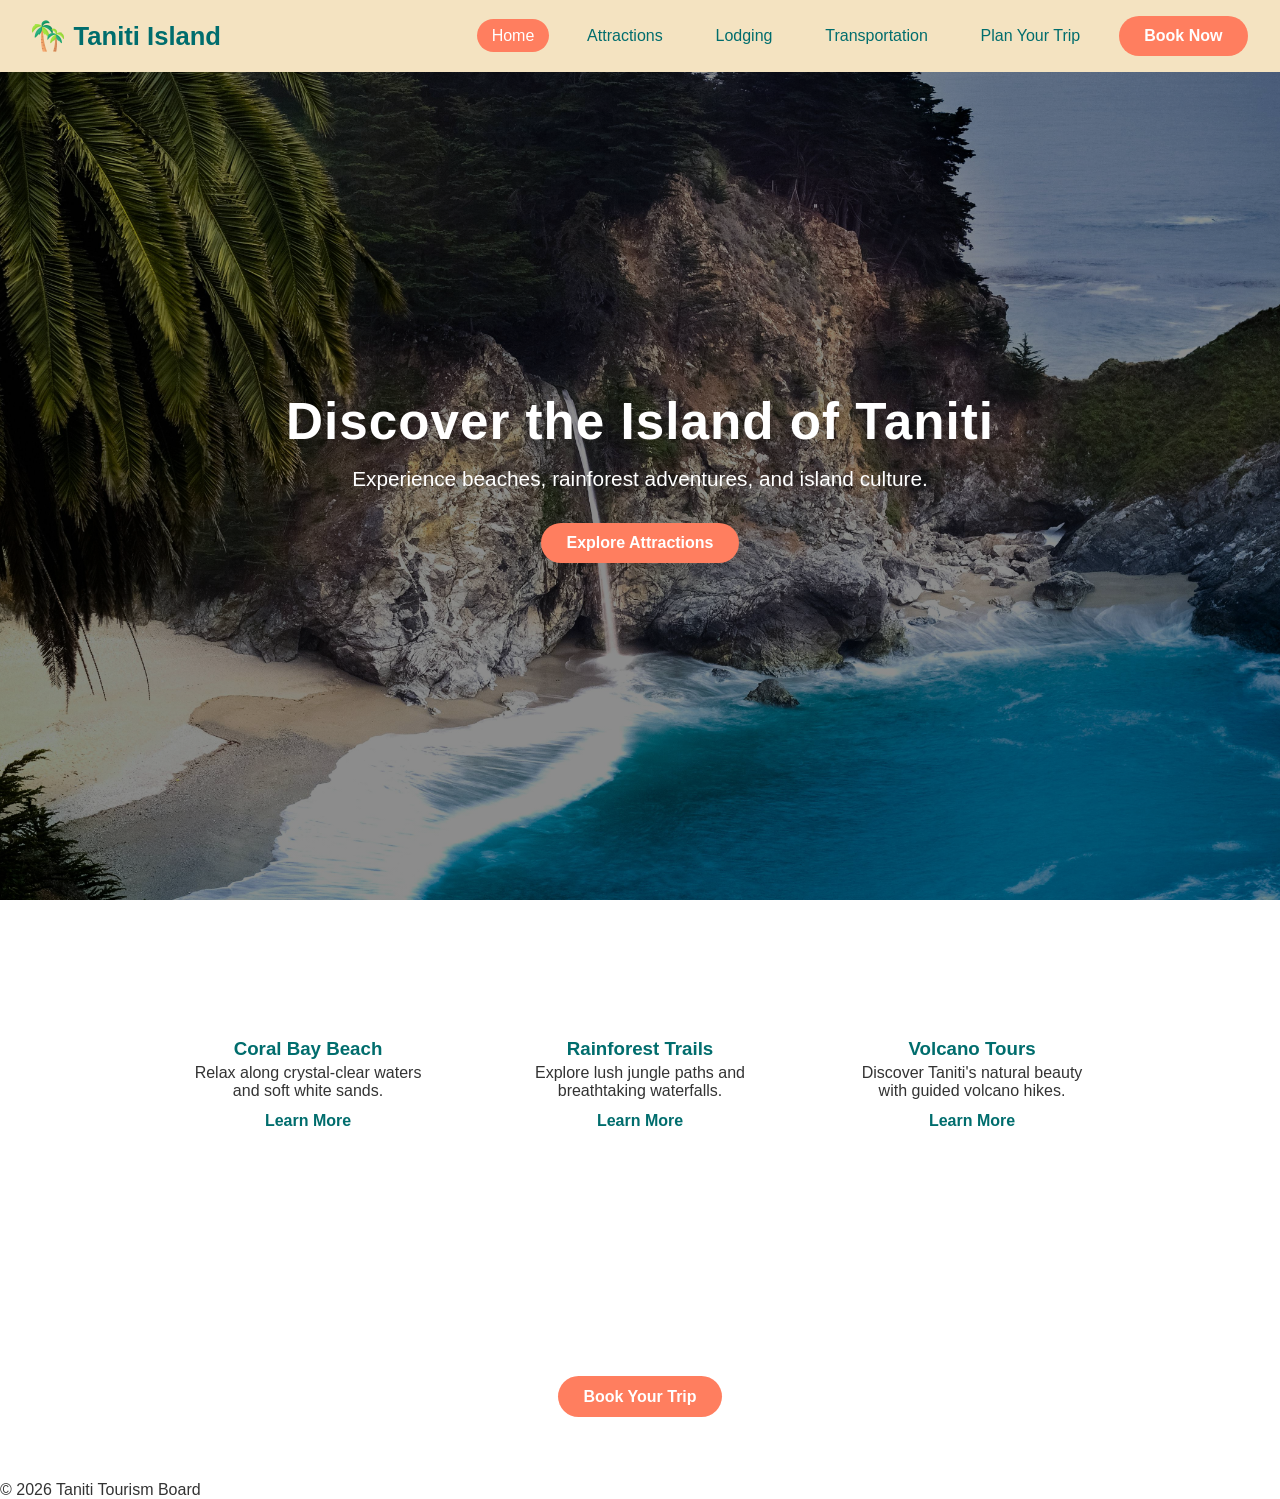
==== index.html @ 243e89f7 "chore: remove public folder and prepare root for GitHub Pages" ====
<!DOCTYPE html>
<html lang="en">
<head>
  <meta charset="UTF-8" />
  <title>Taniti Tourism</title>
  <meta name="viewport" content="width=device-width, initial-scale=1.0" />
  <link rel="icon" type="image/png" href="favicon.png" />
  <link rel="stylesheet" href="css/styles.css" />
</head>

<body>
  <div id="top"></div>

  <!-- Global navigation -->
  <header>
    <div class="logo">
      <a href="index.html">
        <img src="favicon.png" alt="Taniti logo" />
        <span>Taniti Island</span>
      </a>
    </div>

    <nav aria-label="Primary">
      <ul>
        <li><a class="active" href="index.html">Home</a></li>
        <li><a href="attractions.html">Attractions</a></li>
        <li><a href="lodging.html">Lodging</a></li>
        <li><a href="transportation.html">Transportation</a></li>
        <li><a href="plan.html">Plan Your Trip</a></li>
        <li><a class="btn-primary" href="book.html">Book Now</a></li>
      </ul>
    </nav>
  </header>

  <main>
    <!-- Hero -->
    <section class="hero">
      <div class="hero-content">
        <h1>Discover the Island of Taniti</h1>
        <p>Experience beaches, rainforest adventures, and island culture.</p>
        <a class="btn-primary large" href="attractions.html">Explore Attractions</a>
      </div>
    </section>

    <!-- Highlights -->
    <section class="highlights" aria-labelledby="highlights-title">
      <h2 id="highlights-title">Island Highlights</h2>

      <div class="card-container">
        <article class="card">
          <h3>Coral Bay Beach</h3>
          <p>Relax along crystal-clear waters and soft white sands.</p>
          <a class="btn-secondary" href="attractions.html#coral-bay">Learn More</a>
        </article>

        <article class="card">
          <h3>Rainforest Trails</h3>
          <p>Explore lush jungle paths and breathtaking waterfalls.</p>
          <a class="btn-secondary" href="attractions.html#rainforest-trails">Learn More</a>
        </article>

        <article class="card">
          <h3>Volcano Tours</h3>
          <p>Discover Taniti's natural beauty with guided volcano hikes.</p>
          <a class="btn-secondary" href="attractions.html#volcano-tours">Learn More</a>
        </article>
      </div>
    </section>

    <!-- Primary call-to-action -->
    <section class="cta">
      <h2>Ready to Visit Taniti?</h2>
      <p>Book your island experience today.</p>
      <a class="btn-primary large" href="book.html">Book Your Trip</a>
    </section>
  </main>

  <footer>
    <p>&copy; 2026 Taniti Tourism Board</p>
  </footer>
</body>
</html>
---- css/styles.css ----
/* =========================
   Reset + theme tokens
   ========================= */

* {
    margin: 0;
    padding: 0;
    box-sizing: border-box;
    font-family: "Segoe UI", sans-serif;
}

:root {
    --ocean: #008C8C;
    --deep-ocean: #006D6D;
    --sand: #F4E3C1;
    --palm: #2E7D32;
    --sunset: #FF7E5F;
    --white: #ffffff;
    --dark: #333333;
}

/* =========================
   Global layout + background
   ========================= */

body {
    background:
        linear-gradient(rgba(0, 0, 0, 0.45), rgba(0, 0, 0, 0.45)),
        url("../images/taniti-background.jpg");
    background-size: cover;
    background-position: center;
    background-repeat: no-repeat;
    background-attachment: fixed;
    color: var(--dark);
}

/* =========================
   Header + navigation
   ========================= */

header {
    position: sticky;
    top: 0;
    z-index: 1000;

    background: var(--sand);
    padding: 1rem 2rem;

    display: flex;
    justify-content: space-between;
    align-items: center;
}

/* Brand */

.logo {
    display: flex;
    align-items: center;
    gap: 0.6rem;
    font-size: 1.6rem;
    font-weight: 700;
    color: var(--deep-ocean);
}

.logo img {
    width: 32px;
    height: 32px;
}

.logo a {
    display: flex;
    align-items: center;
    gap: 0.6rem;
    text-decoration: none;
    color: inherit;
}

/* Nav */

nav ul {
    list-style: none;
    display: flex;
    align-items: center;
    gap: 1.5rem;
}

nav a {
    text-decoration: none;
    color: var(--deep-ocean);
    font-weight: 500;

    padding: 0.5rem 0.9rem;
    border-radius: 25px;

    transition: background-color 0.3s ease, color 0.3s ease;
}

nav a:hover {
    background-color: var(--ocean);
    color: var(--white);
}

nav a.active {
    background-color: var(--sunset);
    color: var(--white);
}

/* Nav CTA (Book Now) */
nav ul li:last-child a {
    background: var(--sunset);
    color: var(--white);
    font-weight: 700;
}

nav ul li:last-child a:hover {
    background: #e86445;
}

/* Keyboard focus */
a:focus-visible,
button:focus-visible,
input:focus-visible,
select:focus-visible,
textarea:focus-visible {
    outline: 3px solid rgba(0, 140, 140, 0.55);
    outline-offset: 3px;
}

/* =========================
   Home hero
   ========================= */

.hero {
    height: 90vh;
    padding: 2rem;

    display: flex;
    align-items: center;
    justify-content: center;

    text-align: center;
    color: var(--white);
}

.hero h1 {
    font-size: 3.2rem;
    letter-spacing: 1px;
    margin-bottom: 1rem;
}

.hero p {
    font-size: 1.3rem;
    margin-bottom: 2rem;
}

/* =========================
   Shared page structure
   ========================= */

.page {
    padding: 2rem 0 3rem;
}

.page-hero {
    text-align: center;
    padding: 4rem 2rem 2rem;
    color: var(--white);

    display: flex;
    flex-direction: column;
    align-items: center;
    gap: 1.5rem;
}

.page-hero h1 {
    font-size: 2.6rem;
    margin-bottom: 0.6rem;
}

.page-hero p {
    font-size: 1.1rem;
    max-width: 800px;
    margin: 0 auto;
    opacity: 0.95;
}

.section {
    padding: 3rem 2rem;
}

.section h2 {
    color: var(--white);
    margin-bottom: 1.5rem;
}

.anchor-offset {
    scroll-margin-top: 110px;
}

/* Section header row */

.section-header {
    display: flex;
    justify-content: space-between;
    align-items: baseline;
    gap: 1rem;
    margin-bottom: 1.5rem;
}

.back-to-top {
    color: var(--white);
    text-decoration: none;
    opacity: 0.9;
}

.back-to-top:hover {
    opacity: 1;
    text-decoration: underline;
}

/* =========================
   Highlights + CTA bands
   ========================= */

.highlights {
    padding: 4rem 2rem;
    text-align: center;
    background: transparent;
}

.highlights h2 {
    color: var(--white);
    margin-bottom: 2rem;
}

.cta {
    padding: 4rem 2rem;
    text-align: center;
    color: var(--white);
}

.cta h2 {
    margin-bottom: 1rem;
}

.cta p {
    margin-bottom: 1.5rem;
}

/* =========================
   Cards
   ========================= */

.card-container {
    display: flex;
    justify-content: center;
    flex-wrap: wrap;
    gap: 2rem;
}

/* Base card */
.card {
    width: 300px;
    background: rgba(255, 255, 255, 0.85);
    border-radius: 12px;
    overflow: hidden;
    transition: transform 0.3s ease;
}

.card:hover {
    transform: translateY(-8px);
}

/* Cards without images (home + overview cards) */
.card:not(:has(img)) {
    padding: 2rem;
}

/* Card images */
.card img {
    width: 100%;
    height: 180px;
    object-fit: cover;
    display: block;
    transition: transform 0.4s ease;
}

.card:hover img {
    transform: scale(1.05);
}

/* Card content */
.card-content {
    padding: 2rem;
    display: flex;
    flex-direction: column;
    gap: 1.25rem;
    text-align: center;
}

.card h3 {
    color: var(--deep-ocean);
    margin-bottom: 0.25rem;
}

.card p {
    color: var(--dark);
}

/* =========================
   Buttons + links
   ========================= */

.btn-primary {
    background: var(--sunset);
    color: var(--white);

    padding: 0.7rem 1.6rem;
    border-radius: 30px;

    text-decoration: none;
    font-weight: 600;

    transition: background 0.3s ease;
    display: inline-block;
}

.btn-primary:hover {
    background: #e86445;
}

.btn-secondary {
    display: inline-block;
    margin-top: 0.75rem;
    text-decoration: none;
    font-weight: 700;
    color: var(--deep-ocean);
}

.btn-secondary:hover {
    text-decoration: underline;
}

/* Spacing helpers for common patterns */
.section-copy p + .btn-primary {
    margin-top: 1rem;
}

.card-content .btn-primary {
    margin-top: 0.25rem;
}

/* =========================
   Two-column layout blocks
   ========================= */

.grid-2 {
    display: grid;
    grid-template-columns: 1fr 1fr;
    gap: 2rem;
    align-items: start;
    margin-bottom: 2rem;
}

/* Media */
.media {
    border-radius: 12px;
    overflow: hidden;
}

.media img {
    width: 100%;
    height: 320px;
    object-fit: cover;
    display: block;
}

/* Text */
.section-copy {
    color: var(--white);
}

.section-copy p {
    line-height: 1.6;
}

.bullets {
    margin: 1rem 0 1.5rem;
    padding-left: 1.2rem;
}

.bullets li {
    margin-bottom: 0.4rem;
}

/* =========================
   Schedule table
   ========================= */

.schedule-table {
    width: 100%;
    margin: 1.5rem 0;
    border-collapse: collapse;
    background: rgba(255, 255, 255, 0.92);
    border-radius: 12px;
    overflow: hidden;
    font-size: 0.95rem;
}

.schedule-table th,
.schedule-table td {
    padding: 0.75rem 1rem;
    text-align: left;
}

.schedule-table thead {
    background-color: var(--deep-ocean);
    color: var(--white);
}

.schedule-table tbody {
    color: var(--dark);
}

.schedule-table tbody tr:nth-child(even) {
    background-color: rgba(0, 0, 0, 0.05);
}

.schedule-table tbody tr:hover {
    background-color: rgba(0, 140, 140, 0.1);
    transition: background 0.2s ease;
}

.schedule-note {
    margin-top: 0.75rem;
    font-size: 0.95rem;
    color: var(--white);
}

/* =========================
   Forms (Book Now)
   ========================= */

.form-card {
    background: rgba(255, 255, 255, 0.88);
    border-radius: 12px;
    padding: 2rem;
    overflow: hidden;
}

.form-row {
    display: flex;
    flex-direction: column;
    gap: 0.4rem;
    margin-bottom: 1.1rem;
}

.form-row label {
    font-weight: 700;
    color: var(--deep-ocean);
}

.form-row input,
.form-row select,
.form-row textarea {
    padding: 0.75rem 0.9rem;
    border-radius: 10px;
    border: 1px solid rgba(0, 0, 0, 0.15);
    outline: none;
    font-size: 1rem;
}

.form-row input:focus,
.form-row select:focus,
.form-row textarea:focus {
    border-color: var(--ocean);
    box-shadow: 0 0 0 3px rgba(0, 140, 140, 0.18);
}

.field-hint {
    font-size: 0.85rem;
    color: rgba(0, 0, 0, 0.6);
}

.form-grid {
    display: grid;
    grid-template-columns: 1fr 1fr;
    gap: 1rem;
}

.form-actions {
    display: flex;
    gap: 0.8rem;
    align-items: center;
    margin-top: 0.75rem;
}

.btn-ghost {
    background: transparent;
    border: 2px solid rgba(0, 0, 0, 0.2);
    color: rgba(0, 0, 0, 0.75);
    padding: 0.65rem 1.2rem;
    border-radius: 30px;
    font-weight: 700;
    cursor: pointer;
}

.btn-ghost:hover {
    border-color: var(--deep-ocean);
    color: var(--deep-ocean);
}

.form-message {
    margin-top: 1rem;
    font-weight: 700;
}

.form-message.success {
    color: #1f7a3a;
}

.form-message.error {
    color: #b00020;
}

/* Book Now helper card */
.form-card h2 {
    color: var(--deep-ocean);
    margin-bottom: 1rem;
}

.dark-bullets {
    color: var(--dark);
    margin-top: 0.5rem;
}

.helper-links {
    margin-top: 1rem;
    color: var(--dark);
    font-weight: 600;
}

.helper-links a {
    color: var(--deep-ocean);
    text-decoration: none;
    font-weight: 800;
}

.helper-links a:hover {
    text-decoration: underline;
}

.prototype-note {
    margin-top: 1.25rem;
    padding-top: 1rem;
    border-top: 1px solid rgba(0, 0, 0, 0.12);
    color: rgba(0, 0, 0, 0.7);
    font-size: 0.95rem;
    font-style: italic;
}

/* =========================
   Responsive
   ========================= */

@media (max-width: 768px) {
    header {
        flex-direction: column;
    }

    nav ul {
        flex-direction: column;
        gap: 1rem;
        margin-top: 1rem;
    }

    .hero h1 {
        font-size: 2rem;
    }

    .card-container {
        flex-direction: column;
        align-items: center;
    }

    .grid-2 {
        grid-template-columns: 1fr;
    }

    .form-grid {
        grid-template-columns: 1fr;
    }
}
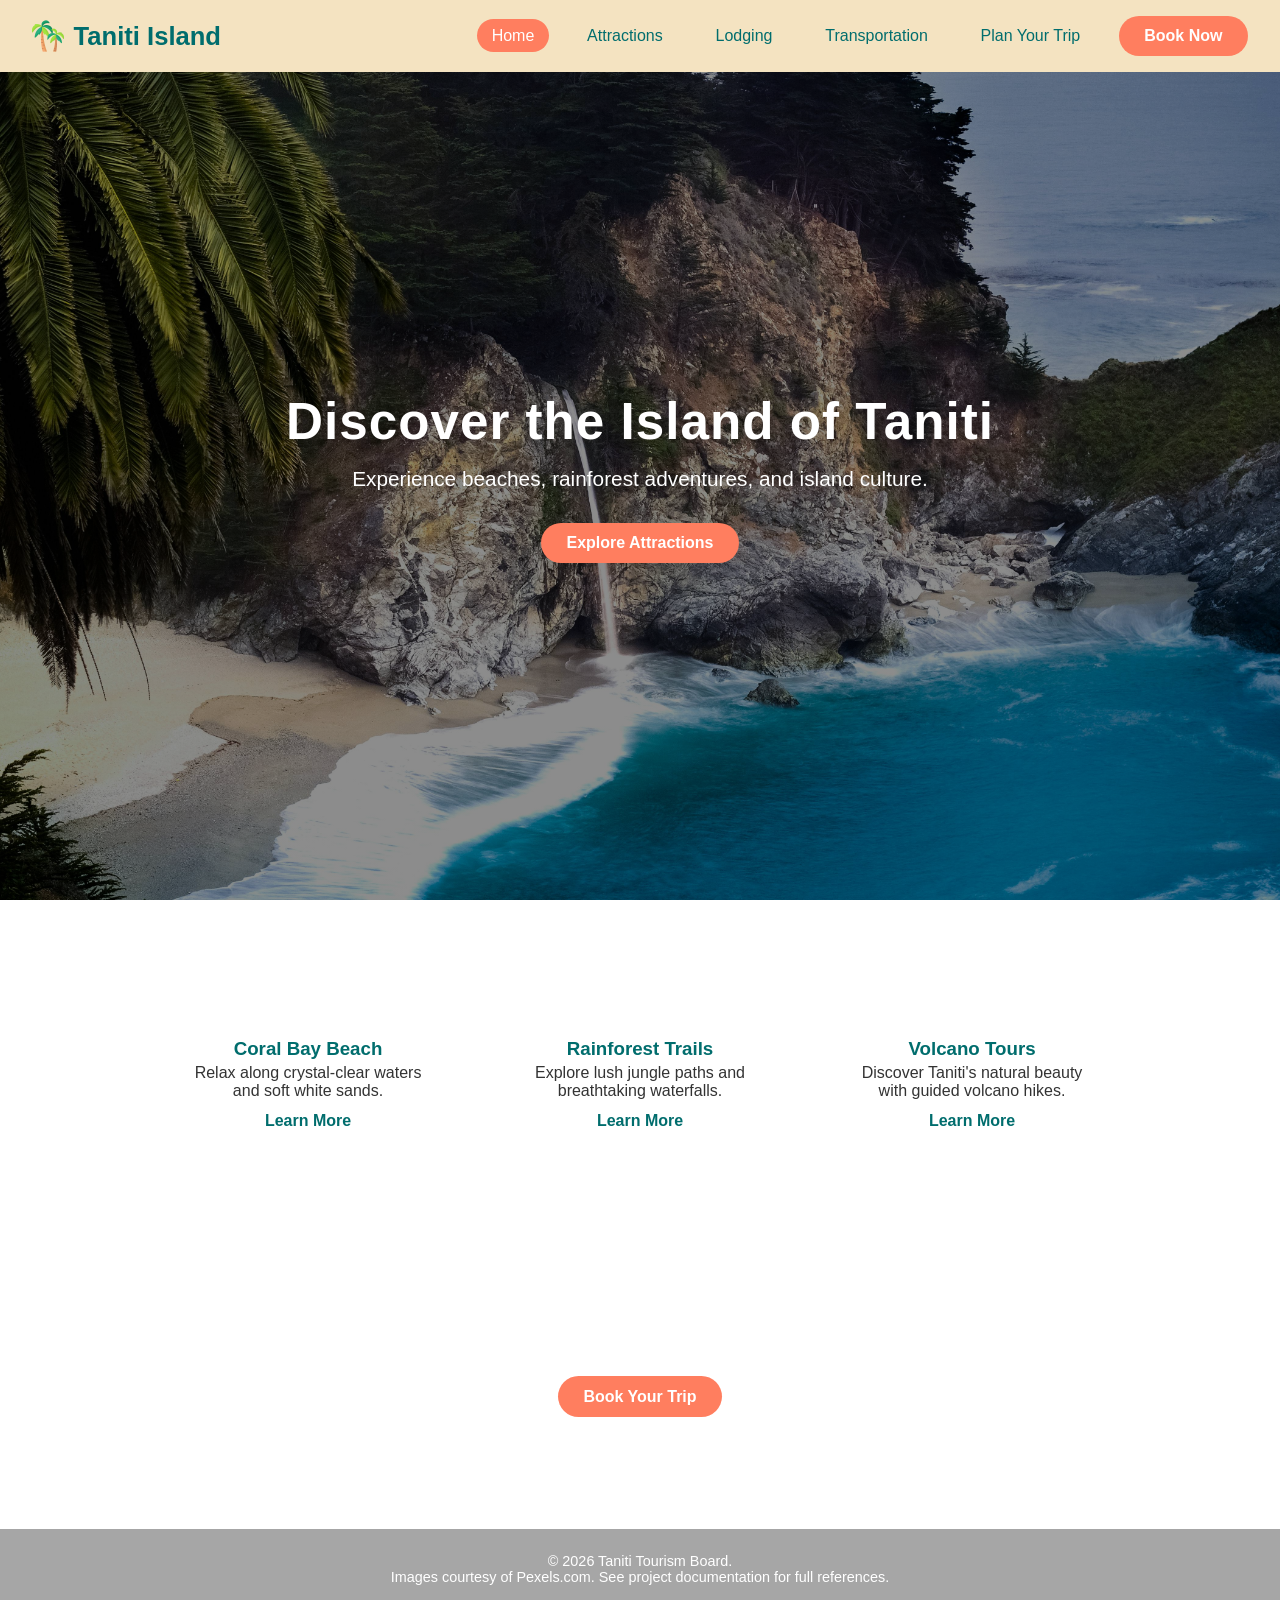
==== commit 7e0ec5dd: "chore: add academic attribution and styled footer to all pages" ====
--- a/index.html
+++ b/index.html
@@ -76,7 +76,8 @@
   </main>
 
   <footer>
-    <p>&copy; 2026 Taniti Tourism Board</p>
+    <p>&copy; 2026 Taniti Tourism Board.</p>
+    <p>Images courtesy of Pexels.com. See project documentation for full references.</p>
   </footer>
 </body>
 </html>
--- a/css/styles.css
+++ b/css/styles.css
@@ -184,6 +184,29 @@
     opacity: 0.95;
 }
 
+/* =========================
+   Footer
+   ========================= */
+
+footer {
+    text-align: center;
+    padding: 1.5rem 1rem;
+    font-size: 0.9rem;
+    color: var(--white);
+    background: rgba(0, 0, 0, 0.35);
+    backdrop-filter: blur(6px);
+    margin-top: 3rem;
+}
+
+footer a {
+    color: var(--white);
+    text-decoration: underline;
+}
+
+footer a:hover {
+    opacity: 0.8;
+}
+
 .section {
     padding: 3rem 2rem;
 }
